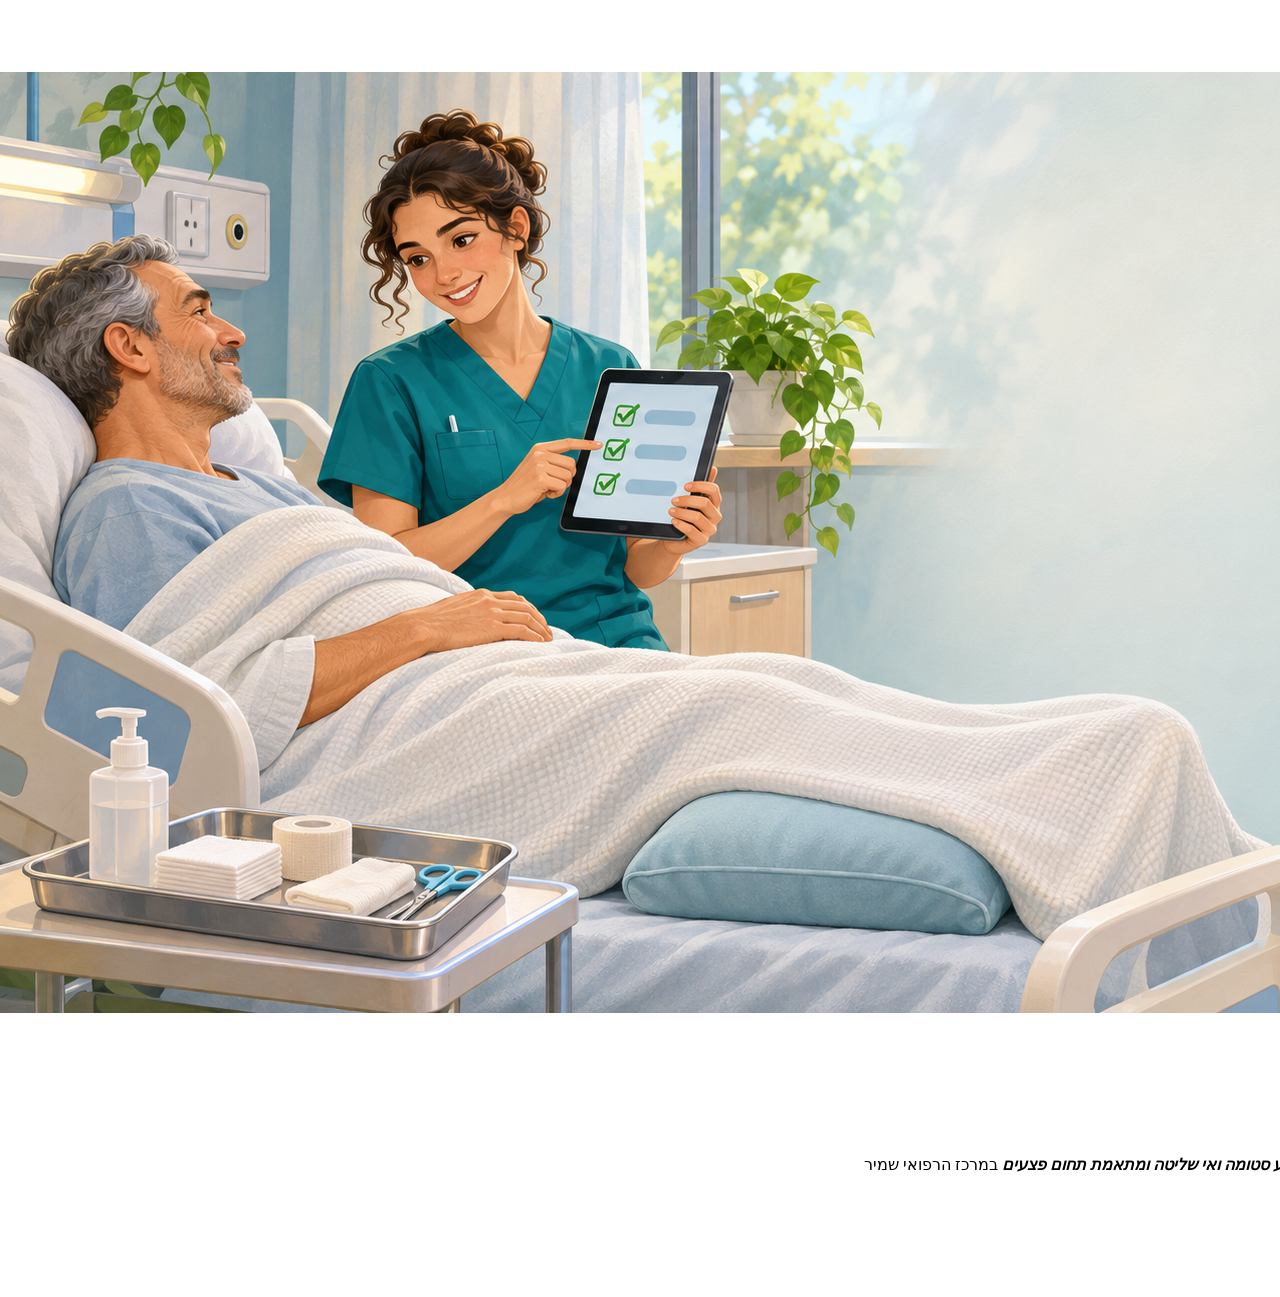
==== index.html @ bd9f8f0c "Add files via upload" ====
<!doctype html>
<html lang="he" dir="rtl">
<head>
  <meta charset="utf-8">
  <meta name="viewport" content="width=device-width, initial-scale=1, viewport-fit=cover">
  <meta name="theme-color" content="#0b2738">
  <title>לומדת פגיעות לחץ | המרכז הרפואי שמיר</title>
  <link rel="stylesheet" href="styles/course.css">
  <script defer src="src/course-data.js"></script>
  <script defer src="src/scene-player.js"></script>
  <script defer src="src/cases.js"></script>
  <script defer src="src/scorm-api.js"></script>
  <script defer src="src/app.js"></script>
</head>
<body>
  <main class="app-shell" aria-label="לומדת פגיעות לחץ">
    <section id="credit-screen" class="credit-screen" aria-labelledby="course-title">
      <img class="brand-logo" src="shared/logo-assaf-harofeh.png" alt="המרכז הרפואי שמיר — אסף הרופא">
      <img class="opening-illustration" src="shared/opening-purpose.png" alt="אחות מעריכה מטופל מכוסה ומסייעת במניעת פגיעת לחץ">
      <div class="credit-content">
        <p class="eyebrow">הדרכה לצוותים רפואיים</p>
        <h1 id="course-title">פגיעות לחץ</h1>
        <p class="course-subtitle">לזהות · למנוע · לטפל</p>
        <div class="credits">
          <p>תוכן מקצועי: גב' ניקה גורקליאנסקי — <strong><em>מומחית קלינית בפצע סטומה ואי שליטה ומתאמת תחום פצעים</em></strong> במרכז הרפואי שמיר</p>
          <p>יוצר הלומדה: מגר' אליהו קוסמן, רוקח במרכז הרפואי שמיר</p>
        </div>
        <button id="start-course" class="primary-button" type="button">התחלת הלומדה</button>
      </div>
      <p class="credit-footer">המרכז הרפואי שמיר (אסף הרופא)</p>
    </section>

    <section id="course-screen" class="course-screen" hidden aria-label="תוכן הלומדה">
      <header class="top-bar">
        <img class="brand-logo" src="shared/logo-assaf-harofeh.png" alt="המרכז הרפואי שמיר — אסף הרופא">
        <div class="course-heading">
          <p id="scene-progress" class="scene-progress"></p>
          <h1 id="scene-title"></h1>
        </div>
        <div class="playback-controls" aria-label="בקרת צפייה">
          <div class="speed-controls" role="group" aria-label="מהירות הצגת השוטים">
            <button type="button" data-speed="1" aria-pressed="true">1×</button>
            <button type="button" data-speed="1.5" aria-pressed="false">1.5×</button>
            <button type="button" data-speed="2" aria-pressed="false">2×</button>
          </div>
          <button id="home-button" class="utility-button" type="button">מסך ראשי</button>
        </div>
      </header>

      <section id="stage" class="stage" aria-live="polite" aria-atomic="true">
        <img id="shot-image" class="shot-image" alt="" hidden>
        <iframe id="norton-frame" class="norton-frame" title="תרגול התאמת מדד Norton" hidden></iframe>
        <iframe id="pressure-frame" class="norton-frame" title="תרגול התאמת דרגת פגיעת הלחץ" hidden></iframe>
        <div id="image-placeholder" class="image-placeholder" hidden aria-hidden="true">
          <span class="placeholder-mark">✦</span>
          <span>המחשה חזותית</span>
        </div>
        <div class="stage-shade" aria-hidden="true"></div>
        <div id="text-overlays" class="text-overlays">
          <div id="caption" class="caption" hidden></div>
          <div id="narration" class="narration" hidden></div>
        </div>
        <div id="reflection" class="reflection" hidden>
          <p id="reflection-question"></p>
          <p class="reflection-hint">בחרו תשובה אחת. כדי להמשיך צריך לענות נכון.</p>
          <div id="case-options" class="case-options" role="group" aria-label="אפשרויות תשובה"></div>
          <p id="case-feedback" class="case-feedback" aria-live="polite"></p>
          <button id="reveal-answer" class="primary-button" type="button" disabled>בדיקת תשובה</button>
        </div>
        <div id="shot-label" class="shot-label"></div>
        <div id="shot-time" class="shot-time" aria-hidden="true"></div>
      </section>

      <footer class="bottom-bar">
        <div id="scene-progress-bar" class="scene-progress-bar" role="progressbar" aria-label="התקדמות בסצנה" aria-valuemin="0" aria-valuemax="100" aria-valuenow="0"><span id="scene-progress-fill"></span></div>
        <div id="shot-navigation" class="shot-navigation" role="group" aria-label="ניווט בין שוטים" hidden>
          <button id="previous-shot" class="utility-button" type="button">אחורה</button>
          <button id="pause-button" class="utility-button" type="button" aria-pressed="false">עצירה</button>
          <button id="read-confirmation" class="utility-button" type="button" hidden>אישור קריאה</button>
          <button id="next-shot" class="primary-button" type="button">המשך</button>
        </div>
        <p id="voice-status" class="text-only-note" aria-live="polite">הקריינות מתנגנת; כפתור ההמשך יופעל בסיומה</p>
        <button id="next-scene" class="primary-button next-button" type="button" hidden>מעבר לפרק הבא</button>
        <button id="restart-course" class="text-button" type="button" hidden>התחלה מחדש</button>
      </footer>
    </section>
  </main>
  <div id="orientation-hint" class="orientation-hint" role="status" aria-live="polite" hidden>
    <span class="orientation-hint-icon" aria-hidden="true">↻</span>
    <strong>סובבו את הטלפון לרוחב</strong>
    <span>הלומדה תתאים את עצמה למסך הרחב.</span>
  </div>
  <audio id="voice-audio" preload="auto"></audio>
  <noscript>כדי להפעיל את הלומדה יש לאפשר JavaScript בדפדפן.</noscript>
</body>
</html>
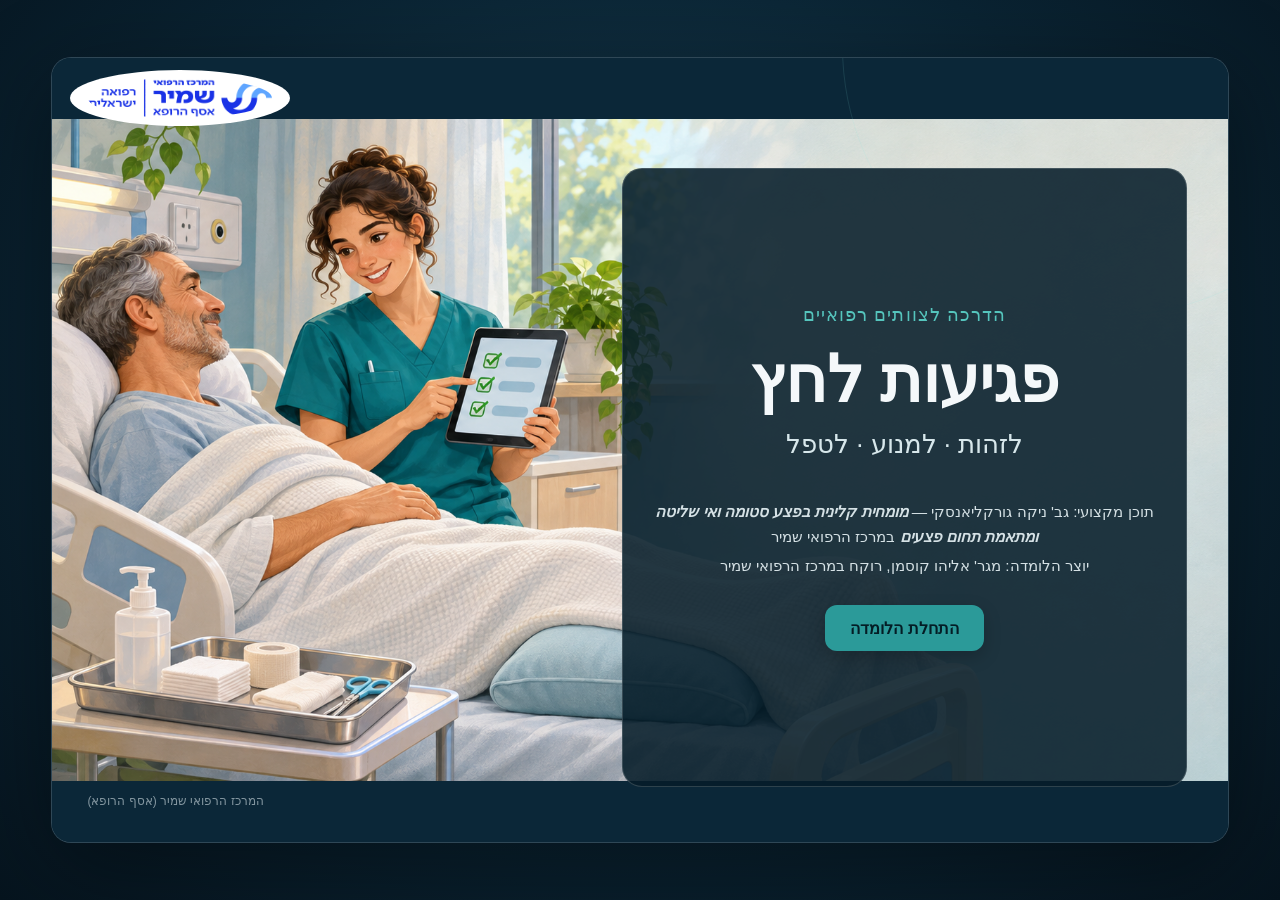
==== commit 2a3638f5: "Add files via upload" ====
--- a/index.html
+++ b/index.html
@@ -26,6 +26,7 @@
           <p>יוצר הלומדה: מגר' אליהו קוסמן, רוקח במרכז הרפואי שמיר</p>
         </div>
         <button id="start-course" class="primary-button" type="button">התחלת הלומדה</button>
+        <p id="scorm-start-error" class="scorm-error" role="alert" hidden></p>
       </div>
       <p class="credit-footer">המרכז הרפואי שמיר (אסף הרופא)</p>
     </section>
@@ -71,6 +72,10 @@
         <div id="shot-time" class="shot-time" aria-hidden="true"></div>
       </section>
 
+      <div id="scorm-progress-error" class="scorm-progress-error" hidden>
+        <p class="scorm-error" role="alert">שמירת ההתקדמות במערכת הלמידה נכשלה. נסו לשמור שוב לפני היציאה.</p>
+        <button id="scorm-retry-progress" class="utility-button" type="button">ניסיון שמירה חוזר</button>
+      </div>
       <footer class="bottom-bar">
         <div id="scene-progress-bar" class="scene-progress-bar" role="progressbar" aria-label="התקדמות בסצנה" aria-valuemin="0" aria-valuemax="100" aria-valuenow="0"><span id="scene-progress-fill"></span></div>
         <div id="shot-navigation" class="shot-navigation" role="group" aria-label="ניווט בין שוטים" hidden>
@@ -80,6 +85,7 @@
           <button id="next-shot" class="primary-button" type="button">המשך</button>
         </div>
         <p id="voice-status" class="text-only-note" aria-live="polite">הקריינות מתנגנת; כפתור ההמשך יופעל בסיומה</p>
+        <p id="scorm-finish-error" class="scorm-error" role="alert" hidden></p>
         <button id="next-scene" class="primary-button next-button" type="button" hidden>מעבר לפרק הבא</button>
         <button id="restart-course" class="text-button" type="button" hidden>התחלה מחדש</button>
       </footer>
--- a/styles/course.css
+++ b/styles/course.css
@@ -0,0 +1,158 @@
+:root {
+  color-scheme: dark;
+  font-family: Arial, "Noto Sans Hebrew", sans-serif;
+  background: #071a27;
+  color: #f4f8fa;
+  --teal: #2b9a99;
+  --teal-bright: #55c5bd;
+  --ink: #0b2738;
+  --panel: #102f41;
+  --muted: #bdd0d8;
+}
+
+* { box-sizing: border-box; }
+html, body { width: 100%; min-height: 100%; margin: 0; }
+body { min-height: 100vh; display: grid; place-items: center; padding: 20px; background: radial-gradient(ellipse at 50% 40%, #173d52 0, #0a2332 58%, #06141e 100%); }
+button, a { font: inherit; }
+button { color: inherit; }
+button:focus-visible, a:focus-visible { outline: 3px solid #f2c96d; outline-offset: 3px; }
+[hidden] { display: none !important; }
+
+.app-shell { width: min(92vw, 1180px); aspect-ratio: 3 / 2; max-height: calc(100vh - 40px); min-height: 500px; position: relative; overflow: hidden; border: 1px solid rgba(255,255,255,.15); border-radius: 20px; background: var(--ink); box-shadow: 0 24px 90px rgba(0,0,0,.4); }
+.orientation-hint { position: fixed; inset: 0; z-index: 1000; display: flex; flex-direction: column; align-items: center; justify-content: center; gap: 12px; padding: 28px; background: rgba(5,20,29,.96); color: #f4f8fa; text-align: center; }
+.orientation-hint strong { font-size: 24px; }
+.orientation-hint span:last-child { color: #bdd0d8; }
+.orientation-hint-icon { color: var(--teal-bright); font-size: 58px; line-height: 1; }
+.credit-screen, .course-screen { width: 100%; height: 100%; }
+.credit-screen { position: relative; display: grid; place-items: center; overflow: hidden; background: #0b2738; }
+.opening-repeat-screen { position: absolute; inset: 0; z-index: 10; }
+.opening-home-button { position: absolute; top: 3.4%; right: 3.2%; z-index: 4; }
+.credit-screen::before, .credit-screen::after { content: ""; position: absolute; border-radius: 50%; border: 1px solid rgba(130,225,216,.12); pointer-events: none; }
+.credit-screen::before { width: 62vw; aspect-ratio: 1; right: -22vw; top: -32vw; }
+.credit-screen::after { width: 42vw; aspect-ratio: 1; right: -12vw; top: -22vw; }
+.opening-illustration { position: absolute; z-index: 0; inset: 0; width: 100%; height: 100%; object-fit: contain; background: #0b2738; }
+.brand-logo { width: clamp(120px, 15vw, 220px); height: auto; object-fit: contain; }
+.credit-screen > .brand-logo { position: absolute; top: 1.5%; left: 1.5%; z-index: 3; width: clamp(120px, 18vw, 220px); max-height: 10%; padding: 8px 18px; border-radius: 50%; background: #fff; }
+.credit-content { position: absolute; z-index: 2; top: 14%; right: 3.5%; bottom: 7%; display: flex; width: min(48%, 570px); flex-direction: column; align-items: center; justify-content: center; padding: clamp(16px, 2vw, 30px); border: 1px solid rgba(255,255,255,.16); border-radius: 20px; background: rgba(6,29,42,.88); text-align: center; }
+.eyebrow { margin: 0 0 1.2rem; color: var(--teal-bright); font-size: clamp(14px, 1.4vw, 20px); letter-spacing: .06em; }
+.credit-content h1 { margin: 0; font-size: clamp(38px, 5vw, 68px); font-weight: 700; line-height: 1.12; }
+.course-subtitle { margin: .8rem 0 1.4rem; color: #d7e7eb; font-size: clamp(18px, 2vw, 28px); }
+.credits { margin: .8rem auto 1.4rem; color: #d5e1e5; font-size: clamp(14px, 1.2vw, 17px); line-height: 1.65; }
+.opening-voice-status { margin: 0 0 .8rem; color: var(--teal-bright); font-size: 14px; }
+.credits p { margin: .25rem 0; }
+.credits a { color: #8be0d5; text-decoration-thickness: 1px; text-underline-offset: 4px; }
+.primary-button { min-height: 46px; padding: 0 25px; border: 0; border-radius: 12px; background: var(--teal); color: #041d25; font-weight: 700; cursor: pointer; box-shadow: 0 6px 18px rgba(0,0,0,.2); transition: background .18s ease, transform .18s ease; }
+.primary-button:hover:not(:disabled) { background: #5bd0c3; transform: translateY(-1px); }
+.primary-button:disabled { opacity: .56; cursor: wait; }
+.credit-footer { position: absolute; bottom: 2.8%; left: 3%; color: rgba(229,241,244,.55); font-size: 12px; }
+
+.course-screen { display: grid; grid-template-rows: auto 1fr auto; background: #092331; }
+.top-bar { min-height: 82px; display: flex; align-items: center; gap: 24px; padding: 12px 24px; background: rgba(5,23,34,.96); border-bottom: 1px solid rgba(255,255,255,.1); z-index: 2; direction: ltr; }
+.top-bar .brand-logo { width: clamp(110px, 12vw, 170px); flex: 0 0 auto; }
+.course-heading { flex: 1; min-width: 0; direction: rtl; text-align: right; }
+.scene-progress { margin: 0 0 3px; color: #8fbbc5; font-size: clamp(12px, 1vw, 14px); }
+.course-heading h1 { margin: 0; overflow: hidden; color: #f6fbfc; font-size: clamp(18px, 2vw, 27px); text-overflow: ellipsis; white-space: nowrap; }
+.playback-controls { display: flex; align-items: center; gap: 9px; direction: ltr; }
+.speed-controls { display: flex; align-items: center; gap: 3px; padding: 4px; border: 1px solid rgba(255,255,255,.18); border-radius: 10px; background: rgba(255,255,255,.06); }
+.speed-controls button, .utility-button { border: 0; background: transparent; border-radius: 7px; padding: 7px 9px; cursor: pointer; color: #eaf3f5; font-size: 13px; }
+.speed-controls button[aria-pressed="true"] { background: var(--teal); color: #05232b; font-weight: 700; }
+.utility-button { direction: rtl; border: 1px solid rgba(255,255,255,.19); white-space: nowrap; }
+.stage { --image-motion-duration: .5s; --text-motion-duration: .35s; position: relative; isolation: isolate; min-height: 0; overflow: hidden; display: grid; place-items: center; background: linear-gradient(145deg, #19394a, #0c2636); }
+.shot-image { position: absolute; z-index: 0; inset: 0; width: 100%; height: 100%; object-fit: contain; background: #0c2636; animation: image-enter var(--image-motion-duration) ease both; }
+.norton-frame { position: absolute; inset: 0; z-index: 2; width: 100%; height: 100%; border: 0; background: #f3f8fa; }
+.image-placeholder { position: absolute; z-index: 0; inset: 0; display: grid; place-content: center; justify-items: center; gap: 12px; color: rgba(233,245,247,.65); background: radial-gradient(circle at 50% 42%, #285064 0, #132f40 56%, #0b2433 100%); font-size: clamp(16px, 1.5vw, 22px); }
+.placeholder-mark { color: var(--teal-bright); font-size: 48px; }
+.stage-shade { position: absolute; z-index: 1; inset: 0; background: linear-gradient(0deg, rgba(2,13,21,.88) 0%, rgba(3,17,25,.44) 25%, transparent 65%), linear-gradient(90deg, rgba(3,17,25,.12), transparent 30%, transparent 72%, rgba(3,17,25,.14)); }
+.text-overlays { position: absolute; z-index: 2; right: 6%; bottom: 4%; left: 6%; display: flex; max-height: 55%; flex-direction: column; align-items: center; gap: 8px; overflow-y: auto; padding: 12px 20px 28px; border: 1px solid rgba(255,255,255,.12); border-radius: 16px; background: rgba(3,17,25,.72); text-align: center; scrollbar-color: rgba(255,255,255,.35) transparent; }
+.caption { position: static; width: 100%; margin: 0; color: #fff; font-size: clamp(20px, 2.4vw, 34px); font-weight: 700; line-height: 1.28; text-shadow: 0 2px 12px rgba(0,0,0,.85); animation: text-enter var(--text-motion-duration) ease both; }
+.narration { position: static; width: 100%; min-height: 0; margin: 0; color: #f3f7f8; font-size: clamp(15px, 1.65vw, 22px); line-height: 1.42; white-space: pre-line; text-shadow: 0 2px 10px rgba(0,0,0,.95); animation: text-enter var(--text-motion-duration) ease both; }
+.shot-label { position: absolute; bottom: 12px; right: 15px; z-index: 3; color: rgba(255,255,255,.75); font-size: 11px; direction: ltr; text-shadow: 0 1px 5px #000; }
+.shot-time { position: absolute; z-index: 2; top: 14px; right: 18px; color: rgba(255,255,255,.72); font-size: 12px; direction: ltr; text-shadow: 0 1px 5px #000; }
+.reflection { position: relative; z-index: 2; width: min(800px, 88%); max-height: 96%; overflow-y: auto; padding: 24px 28px; border: 1px solid rgba(255,255,255,.24); border-radius: 20px; background: rgba(6,25,37,.94); box-shadow: 0 16px 60px rgba(0,0,0,.3); text-align: center; animation: text-enter var(--text-motion-duration) ease both; }
+.reflection > p:first-child { margin: 0; font-size: clamp(23px, 2.6vw, 36px); line-height: 1.5; font-weight: 700; }
+.reflection-hint { margin: 8px 0 14px; color: #cadbe0; }
+.case-options { display: grid; gap: 8px; max-height: 42vh; overflow-y: auto; margin: 0 0 10px; }
+.case-option { width: 100%; padding: 10px 14px; border: 1px solid rgba(255,255,255,.2); border-radius: 10px; background: rgba(255,255,255,.07); color: #f3f7f8; text-align: right; line-height: 1.35; cursor: pointer; }
+.case-option:hover, .case-option[aria-pressed="true"] { border-color: var(--teal-bright); background: rgba(85,197,189,.16); }
+.case-feedback { min-height: 20px; margin: 0 0 10px; color: #cadbe0; font-size: 14px; }
+.case-feedback.correct { color: #8fe0b4; }
+.case-feedback.incorrect { color: #ffb6bd; }
+.stage.has-norton-quiz .shot-label { padding: 3px 6px; border-radius: 5px; background: rgba(3,17,25,.72); }
+.bottom-bar { min-height: 68px; position: relative; display: flex; align-items: center; justify-content: flex-start; gap: 18px; padding: 14px 24px; background: #071d2a; border-top: 1px solid rgba(255,255,255,.1); }
+.shot-navigation { display: flex; align-items: center; gap: 8px; direction: rtl; }
+.shot-navigation button { min-height: 42px; padding: 0 15px; }
+.shot-navigation button:disabled { opacity: .5; cursor: not-allowed; }
+.scene-progress-bar { position: absolute; top: 0; right: 0; left: 0; height: 3px; overflow: hidden; background: rgba(255,255,255,.12); }
+.scene-progress-bar span { display: block; width: 0; height: 100%; background: var(--teal-bright); transition: width .12s linear; }
+.text-only-note { margin: 0; color: #a9c1c9; font-size: 13px; }
+.next-button { margin-inline-start: auto; }
+.text-button { border: 0; background: transparent; color: #b8d8de; text-decoration: underline; cursor: pointer; }
+.reflection:not([hidden]) ~ .shot-time { display: none; }
+.stage.is-reading .stage-shade, .stage.is-reading .shot-time { display: none; }
+.stage.is-closing .stage-shade { display: none; }
+.stage.is-reading .shot-label { padding: 3px 6px; background: rgba(3,17,25,.8); border-radius: 5px; }
+
+@keyframes image-enter { from { opacity: .82; filter: brightness(.75); } to { opacity: 1; filter: brightness(1); } }
+@keyframes text-enter { from { opacity: 0; transform: translateY(8px); } to { opacity: 1; transform: translateY(0); } }
+@media (max-width: 1000px) and (min-width: 761px) {
+  .bottom-bar { gap: 10px; padding: 10px 14px; }
+  .text-only-note { display: none; }
+  .shot-navigation button { padding: 0 10px; }
+}
+@media (max-width: 760px) {
+  body { padding: 0; }
+  .app-shell { width: 100vw; height: 100vh; max-height: none; min-height: 420px; aspect-ratio: auto; border: 0; border-radius: 0; }
+  .top-bar { min-height: 64px; gap: 10px; padding: 8px 12px; }
+  .top-bar .brand-logo { width: 76px; }
+  .course-heading h1 { font-size: 17px; }
+  .playback-controls { gap: 4px; }
+  .speed-controls button, .utility-button { padding: 6px; font-size: 11px; }
+  .bottom-bar { flex-wrap: wrap; justify-content: space-between; padding: 10px 12px; min-height: 60px; }
+  .shot-navigation { width: 100%; justify-content: center; order: 0; }
+  .text-only-note { order: 1; }
+  .shot-navigation button { padding: 0 11px; }
+  .next-button { order: 2; margin-inline-start: 0; }
+  .text-only-note { font-size: 11px; }
+  .text-overlays { right: 72px; bottom: 4%; left: 12px; max-height: 55%; gap: 6px; padding: 10px 12px 24px; }
+  .caption { font-size: clamp(19px, 5.5vw, 25px); }
+  .narration { font-size: clamp(14px, 4vw, 18px); line-height: 1.35; }
+  .reflection { width: 94%; padding: 16px 12px; }
+  .case-options { max-height: 38vh; }
+  .credit-screen > .brand-logo { top: 1.5%; width: 140px; max-height: 8%; padding: 6px 14px; }
+  .opening-home-button { top: 2%; right: 4%; }
+  .opening-illustration { inset: 11% 2% auto; width: 96%; height: 39%; }
+  .credit-content { top: 48%; right: 4%; bottom: 5%; width: 92%; padding: 12px 16px; }
+  .credit-content h1 { font-size: clamp(34px, 8vw, 54px); }
+  .eyebrow { margin-bottom: .5rem; }
+  .course-subtitle { margin: .35rem 0 .65rem; }
+  .credits { margin: .5rem auto .75rem; font-size: clamp(12px, 3vw, 15px); line-height: 1.45; }
+  .credit-footer { display: none; }
+}
+@media (max-height: 600px) and (orientation: landscape) {
+  body { padding: 0; }
+  .app-shell { width: 100vw; height: 100vh; height: 100dvh; max-height: none; min-height: 0; aspect-ratio: auto; border: 0; border-radius: 0; }
+  .top-bar { min-height: 50px; gap: 8px; padding: 5px 10px; }
+  .top-bar .brand-logo { width: 72px; }
+  .course-heading h1 { font-size: 16px; }
+  .playback-controls { gap: 4px; }
+  .speed-controls button, .utility-button { padding: 5px; font-size: 11px; }
+  .bottom-bar { min-height: 50px; flex-wrap: nowrap; gap: 8px; padding: 6px 10px; }
+  .shot-navigation { width: auto; }
+  .shot-navigation button { min-height: 38px; padding: 0 9px; }
+  .text-only-note { display: none; }
+  .text-overlays { right: 6%; bottom: 3%; left: 6%; max-height: 42%; gap: 5px; padding: 8px 12px 18px; }
+  .caption { font-size: clamp(16px, 3.2vw, 24px); }
+  .narration { font-size: clamp(12px, 2.2vw, 17px); line-height: 1.32; }
+  .reflection { max-height: 92%; padding: 12px; }
+  .reflection > p:first-child { font-size: clamp(18px, 3.2vw, 26px); }
+  .case-options { max-height: 32vh; }
+  .credit-screen > .brand-logo { top: 1.5%; width: 120px; max-height: 12%; padding: 5px 12px; }
+  .credit-content { top: 10%; right: 4%; bottom: 4%; width: 58%; padding: 10px 16px; }
+  .credit-content h1 { font-size: clamp(28px, 5vh, 46px); }
+  .course-subtitle { margin: .35rem 0 .55rem; font-size: clamp(14px, 2.5vh, 20px); }
+  .credits { margin: .4rem auto .6rem; font-size: clamp(11px, 1.8vh, 14px); line-height: 1.35; }
+  .credit-footer { display: none; }
+}
+@media (prefers-reduced-motion: reduce) {
+  *, *::before, *::after { scroll-behavior: auto !important; animation-duration: .01ms !important; transition-duration: .01ms !important; }
+}
